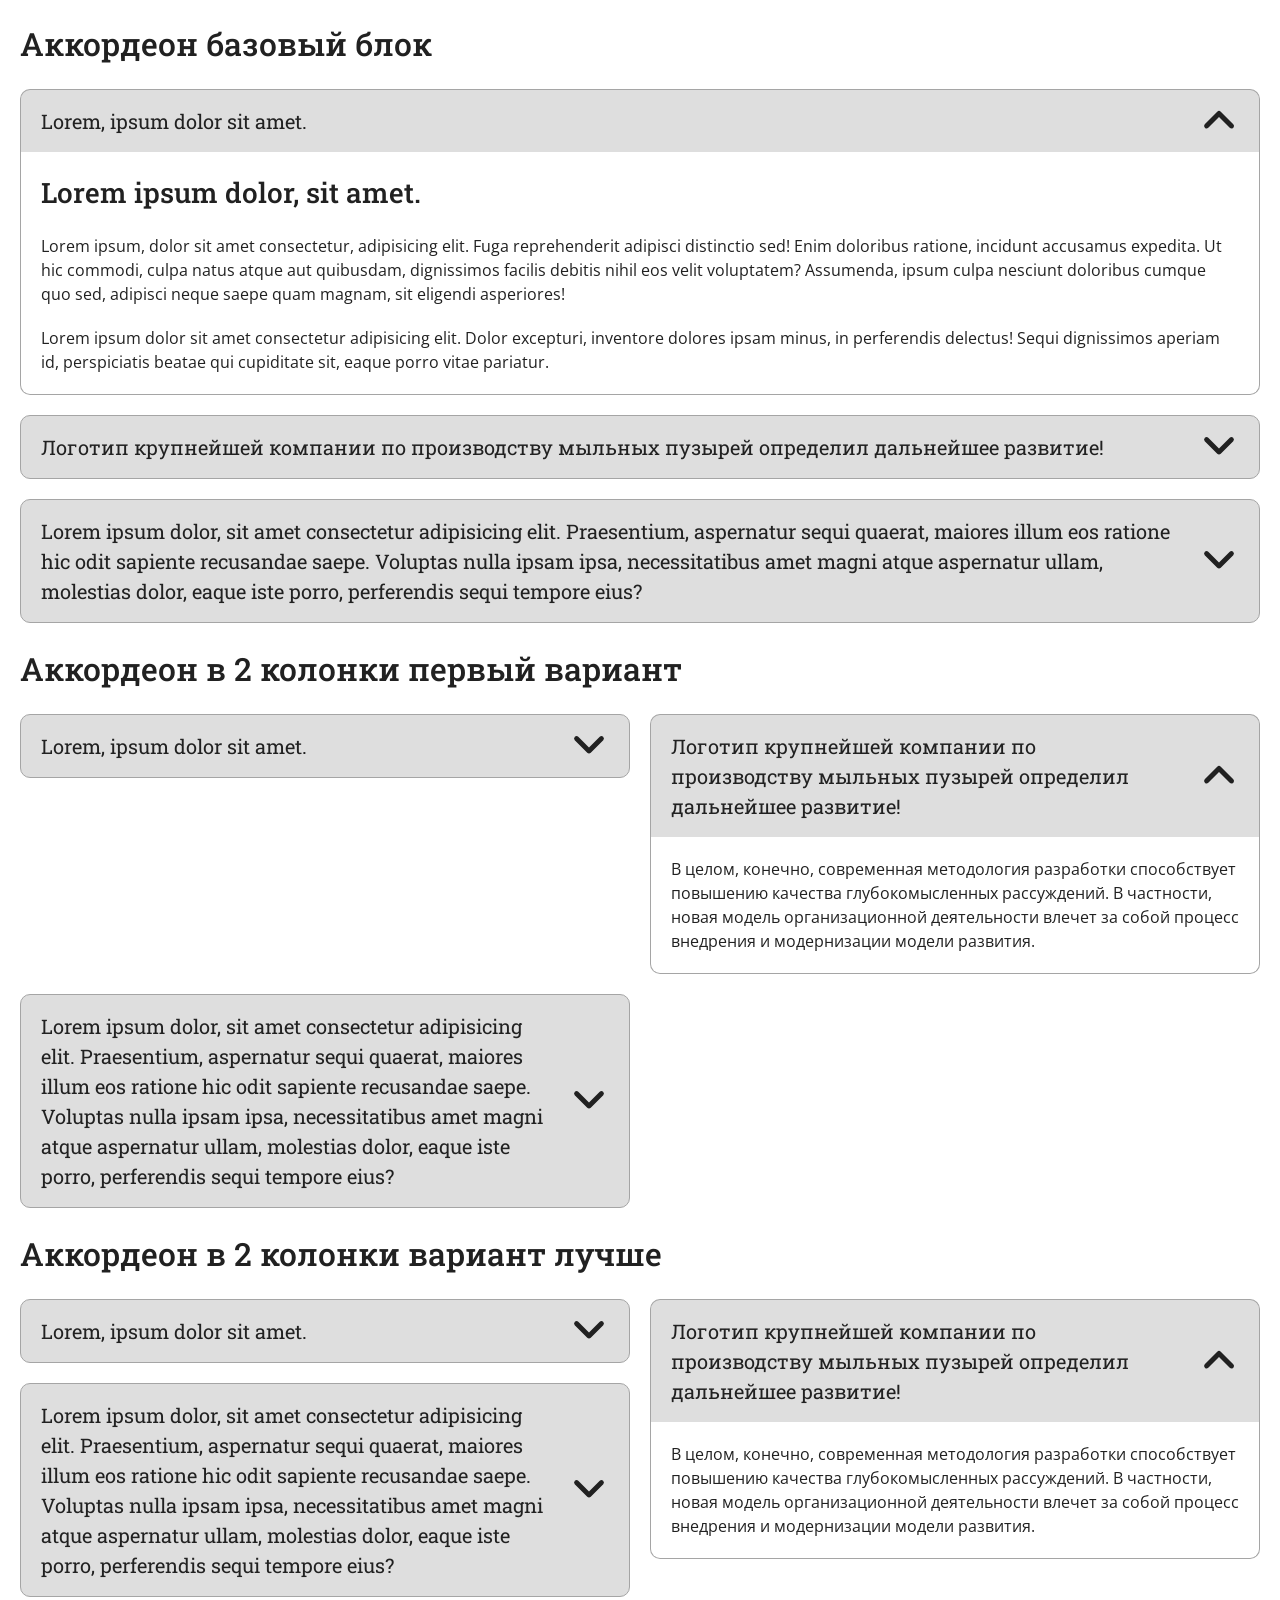
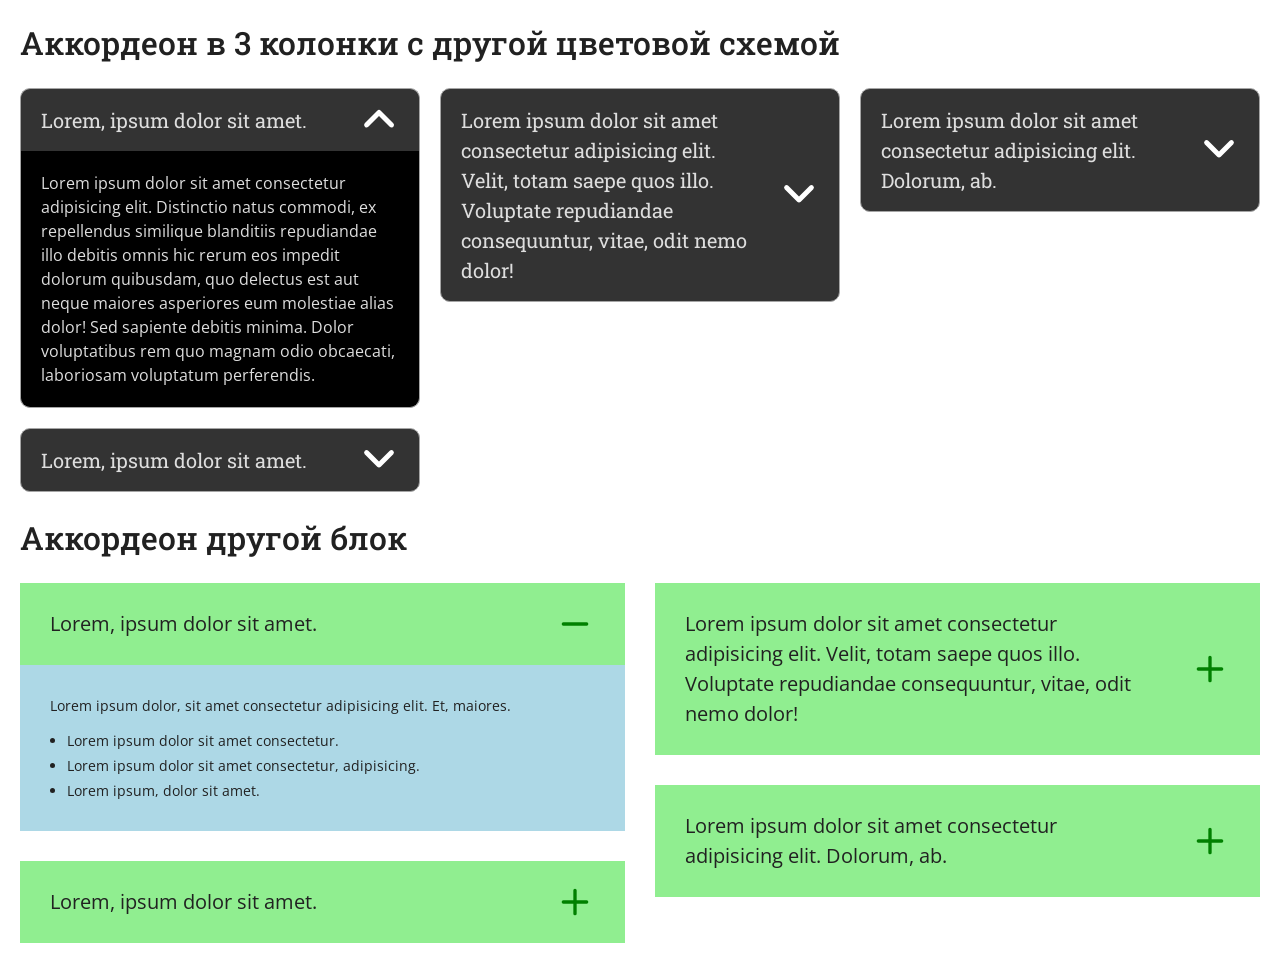
==== accordion/index.html @ cf07eee0 "Add files via upload" ====
<!DOCTYPE html>
<html lang="en">
<head>
  <title>Accordion</title>
  <meta charset="UTF-8">
  <meta name="viewport" content="width=device-width, initial-scale=1.0">
  <link rel="stylesheet" href="css/normalize.css">
  <link rel="stylesheet" href="css/fonts.css">
  <link rel="stylesheet" href="css/base.css">
  <link rel="stylesheet" href="css/main.css">
  <link rel="stylesheet" href="css/groups.css">
</head>
<body class="p-1ob cq-1--acc">
  <div class="h1">Аккордеон базовый блок</div>
  <div class="acc-1">
    <details class="acc-1__item" open>
      <summary class="acc-1__head">Lorem, ipsum dolor sit amet.</summary>
      <div class="acc-1__body">
        <h2>Lorem ipsum dolor, sit amet.</h2>
        <p>Lorem ipsum, dolor sit amet consectetur, adipisicing elit. Fuga reprehenderit adipisci distinctio sed! Enim doloribus ratione, incidunt accusamus expedita. Ut hic commodi, culpa natus atque aut quibusdam, dignissimos facilis debitis nihil eos velit voluptatem? Assumenda, ipsum culpa nesciunt doloribus cumque quo sed, adipisci neque saepe quam magnam, sit eligendi asperiores!</p>
        <p>Lorem ipsum dolor sit amet consectetur adipisicing elit. Dolor excepturi, inventore dolores ipsam minus, in perferendis delectus! Sequi dignissimos aperiam id, perspiciatis beatae qui cupiditate sit, eaque porro vitae pariatur.</p>
      </div>
    </details>
    <details class="acc-1__item">
      <summary class="acc-1__head">Логотип крупнейшей компании по производству мыльных пузырей определил дальнейшее развитие!</summary>
      <div class="acc-1__body">В целом, конечно, современная методология разработки способствует повышению качества глубокомысленных рассуждений. В частности, новая модель организационной деятельности влечет за собой процесс внедрения и модернизации модели развития.</div>
    </details>
    <details class="acc-1__item">
      <summary class="acc-1__head">Lorem ipsum dolor, sit amet consectetur adipisicing elit. Praesentium, aspernatur sequi quaerat, maiores illum eos ratione hic odit sapiente recusandae saepe. Voluptas nulla ipsam ipsa, necessitatibus amet magni atque aspernatur ullam, molestias dolor, eaque iste porro, perferendis sequi tempore eius?</summary>
      <div class="acc-1__body">
        <p>Lorem ipsum dolor, sit amet consectetur adipisicing elit. Et, maiores.</p>
        <ul>
          <li>Lorem ipsum dolor sit amet consectetur.</li>
          <li>Lorem ipsum dolor sit amet consectetur, adipisicing.</li>
          <li>Lorem ipsum, dolor sit amet.</li>
        </ul>
        <p>Lorem ipsum dolor sit amet consectetur adipisicing elit. Quidem, fuga!</p>
        <ol>
          <li>Lorem ipsum dolor, sit amet.</li>
          <li>Lorem, ipsum dolor sit amet consectetur.</li>
          <li>Lorem ipsum dolor sit, amet consectetur adipisicing.</li>
        </ol>
      </div>
    </details>
  </div>
  <div class="h1">Аккордеон в 2 колонки первый вариант</div>
  <div class="acc-1 acc-1_col-2">
    <details class="acc-1__item">
      <summary class="acc-1__head">Lorem, ipsum dolor sit amet.</summary>
      <div class="acc-1__body">
        <h2>Lorem ipsum dolor, sit amet.</h2>
        <p>Lorem ipsum, dolor sit amet consectetur, adipisicing elit. Fuga reprehenderit adipisci distinctio sed! Enim doloribus ratione, incidunt accusamus expedita. Ut hic commodi, culpa natus atque aut quibusdam, dignissimos facilis debitis nihil eos velit voluptatem? Assumenda, ipsum culpa nesciunt doloribus cumque quo sed, adipisci neque saepe quam magnam, sit eligendi asperiores!</p>
        <p>Lorem ipsum dolor sit amet consectetur adipisicing elit. Dolor excepturi, inventore dolores ipsam minus, in perferendis delectus! Sequi dignissimos aperiam id, perspiciatis beatae qui cupiditate sit, eaque porro vitae pariatur.</p>
      </div>
    </details>
    <details class="acc-1__item" open>
      <summary class="acc-1__head">Логотип крупнейшей компании по производству мыльных пузырей определил дальнейшее развитие!</summary>
      <div class="acc-1__body">В целом, конечно, современная методология разработки способствует повышению качества глубокомысленных рассуждений. В частности, новая модель организационной деятельности влечет за собой процесс внедрения и модернизации модели развития.</div>
    </details>
    <details class="acc-1__item">
      <summary class="acc-1__head">Lorem ipsum dolor, sit amet consectetur adipisicing elit. Praesentium, aspernatur sequi quaerat, maiores illum eos ratione hic odit sapiente recusandae saepe. Voluptas nulla ipsam ipsa, necessitatibus amet magni atque aspernatur ullam, molestias dolor, eaque iste porro, perferendis sequi tempore eius?</summary>
      <div class="acc-1__body">
        <p>Lorem ipsum dolor, sit amet consectetur adipisicing elit. Et, maiores.</p>
        <ul>
          <li>Lorem ipsum dolor sit amet consectetur.</li>
          <li>Lorem ipsum dolor sit amet consectetur, adipisicing.</li>
          <li>Lorem ipsum, dolor sit amet.</li>
        </ul>
        <p>Lorem ipsum dolor sit amet consectetur adipisicing elit. Quidem, fuga!</p>
        <ol>
          <li>Lorem ipsum dolor, sit amet.</li>
          <li>Lorem, ipsum dolor sit amet consectetur.</li>
          <li>Lorem ipsum dolor sit, amet consectetur adipisicing.</li>
        </ol>
      </div>
    </details>
  </div>
  <div class="h1">Аккордеон в 2 колонки вариант лучше</div>
  <div class="acc-1 acc-1_col-2">
    <div class="acc-1__col">
      <details class="acc-1__item">
        <summary class="acc-1__head">Lorem, ipsum dolor sit amet.</summary>
        <div class="acc-1__body">
          <h2>Lorem ipsum dolor, sit amet.</h2>
          <p>Lorem ipsum, dolor sit amet consectetur, adipisicing elit. Fuga reprehenderit adipisci distinctio sed! Enim doloribus ratione, incidunt accusamus expedita. Ut hic commodi, culpa natus atque aut quibusdam, dignissimos facilis debitis nihil eos velit voluptatem? Assumenda, ipsum culpa nesciunt doloribus cumque quo sed, adipisci neque saepe quam magnam, sit eligendi asperiores!</p>
          <p>Lorem ipsum dolor sit amet consectetur adipisicing elit. Dolor excepturi, inventore dolores ipsam minus, in perferendis delectus! Sequi dignissimos aperiam id, perspiciatis beatae qui cupiditate sit, eaque porro vitae pariatur.</p>
        </div>
      </details>
      <details class="acc-1__item">
        <summary class="acc-1__head">Lorem ipsum dolor, sit amet consectetur adipisicing elit. Praesentium, aspernatur sequi quaerat, maiores illum eos ratione hic odit sapiente recusandae saepe. Voluptas nulla ipsam ipsa, necessitatibus amet magni atque aspernatur ullam, molestias dolor, eaque iste porro, perferendis sequi tempore eius?</summary>
        <div class="acc-1__body">
          <p>Lorem ipsum dolor, sit amet consectetur adipisicing elit. Et, maiores.</p>
          <ul>
            <li>Lorem ipsum dolor sit amet consectetur.</li>
            <li>Lorem ipsum dolor sit amet consectetur, adipisicing.</li>
            <li>Lorem ipsum, dolor sit amet.</li>
          </ul>
          <p>Lorem ipsum dolor sit amet consectetur adipisicing elit. Quidem, fuga!</p>
          <ol>
            <li>Lorem ipsum dolor, sit amet.</li>
            <li>Lorem, ipsum dolor sit amet consectetur.</li>
            <li>Lorem ipsum dolor sit, amet consectetur adipisicing.</li>
          </ol>
        </div>
      </details>
    </div>
    <div class="acc-1__col">
      <details class="acc-1__item" open>
        <summary class="acc-1__head">Логотип крупнейшей компании по производству мыльных пузырей определил дальнейшее развитие!</summary>
        <div class="acc-1__body">В целом, конечно, современная методология разработки способствует повышению качества глубокомысленных рассуждений. В частности, новая модель организационной деятельности влечет за собой процесс внедрения и модернизации модели развития.</div>
      </details>
    </div>
  </div>
  <div class="h1">Аккордеон в 3 колонки с другой цветовой схемой</div>
  <div class="acc-1 acc-1_col-3 acc-1_dark">
    <div class="acc-1__col">
      <details class="acc-1__item" open>
        <summary class="acc-1__head">Lorem, ipsum dolor sit amet.</summary>
        <div class="acc-1__body">Lorem ipsum dolor sit amet consectetur adipisicing elit. Distinctio natus commodi, ex repellendus similique blanditiis repudiandae illo debitis omnis hic rerum eos impedit dolorum quibusdam, quo delectus est aut neque maiores asperiores eum molestiae alias dolor! Sed sapiente debitis minima. Dolor voluptatibus rem quo magnam odio obcaecati, laboriosam voluptatum perferendis.</div>
      </details>
      <details class="acc-1__item">
        <summary class="acc-1__head">Lorem, ipsum dolor sit amet.</summary>
        <div class="acc-1__body">Lorem ipsum dolor sit amet consectetur adipisicing elit. Distinctio natus commodi, ex repellendus similique blanditiis repudiandae illo debitis omnis hic rerum eos impedit dolorum quibusdam, quo delectus est aut neque maiores asperiores eum molestiae alias dolor! Sed sapiente debitis minima. Dolor voluptatibus rem quo magnam odio obcaecati, laboriosam voluptatum perferendis.</div>
      </details>
    </div>
    <div class="acc-1__col">
      <details class="acc-1__item">
        <summary class="acc-1__head">Lorem ipsum dolor sit amet consectetur adipisicing elit. Velit, totam saepe quos illo. Voluptate repudiandae consequuntur, vitae, odit nemo dolor!</summary>
        <div class="acc-1__body">Lorem ipsum dolor sit amet consectetur adipisicing elit. Quidem minima corrupti at facere eaque quo, error cumque ad voluptatem ducimus modi consequuntur! Eos, modi nihil tenetur et dignissimos, ullam doloribus.</div>
      </details>
    </div>
    <div class="acc-1__col">
      <details class="acc-1__item">
        <summary class="acc-1__head">Lorem ipsum dolor sit amet consectetur adipisicing elit. Dolorum, ab.</summary>
        <div class="acc-1__body  bg-color-green">Lorem, ipsum dolor sit amet consectetur adipisicing elit. Vero ullam nemo consectetur deserunt, temporibus ducimus reiciendis odit quasi exercitationem et. Iusto doloribus optio quis aspernatur. Reiciendis atque voluptatum, incidunt in ipsam, totam perferendis, a illo dolore quo alias harum quis.</div>
      </details>
    </div>
  </div>
  <div class="h1">Аккордеон другой блок</div>
  <div class="acc-2 acc-2_col-2">
    <div class="acc-2__col">
      <details class="acc-2__item" open>
        <summary class="acc-2__head">Lorem, ipsum dolor sit amet.</summary>
        <div class="acc-2__body">
          <p>Lorem ipsum dolor, sit amet consectetur adipisicing elit. Et, maiores.</p>
          <ul>
            <li>Lorem ipsum dolor sit amet consectetur.</li>
            <li>Lorem ipsum dolor sit amet consectetur, adipisicing.</li>
            <li>Lorem ipsum, dolor sit amet.</li>
          </ul>
        </div>
      </details>
      <details class="acc-2__item">
        <summary class="acc-2__head">Lorem, ipsum dolor sit amet.</summary>
        <div class="acc-2__body">Lorem ipsum dolor sit amet consectetur adipisicing elit. Distinctio natus commodi, ex repellendus similique blanditiis repudiandae illo debitis omnis hic rerum eos impedit dolorum quibusdam, quo delectus est aut neque maiores asperiores eum molestiae alias dolor! Sed sapiente debitis minima. Dolor voluptatibus rem quo magnam odio obcaecati, laboriosam voluptatum perferendis.</div>
      </details>
    </div>
    <div class="acc-2__col">
      <details class="acc-2__item">
        <summary class="acc-2__head">Lorem ipsum dolor sit amet consectetur adipisicing elit. Velit, totam saepe quos illo. Voluptate repudiandae consequuntur, vitae, odit nemo dolor!</summary>
        <div class="acc-2__body">
          <h2>Lorem ipsum dolor, sit amet.</h2>
          <p>Lorem ipsum, dolor sit amet consectetur, adipisicing elit. Fuga reprehenderit adipisci distinctio sed! Enim doloribus ratione, incidunt accusamus expedita. Ut hic commodi, culpa natus atque aut quibusdam, dignissimos facilis debitis nihil eos velit voluptatem? Assumenda, ipsum culpa nesciunt doloribus cumque quo sed, adipisci neque saepe quam magnam, sit eligendi asperiores!</p>
        </div>
      </details>
      <details class="acc-2__item">
        <summary class="acc-2__head">Lorem ipsum dolor sit amet consectetur adipisicing elit. Dolorum, ab.</summary>
        <div class="acc-2__body">Lorem, ipsum dolor sit amet consectetur adipisicing elit. Vero ullam nemo consectetur deserunt, temporibus ducimus reiciendis odit quasi exercitationem et. Iusto doloribus optio quis aspernatur. Reiciendis atque voluptatum, incidunt in ipsam, totam perferendis, a illo dolore quo alias harum quis.</div>
      </details>
    </div>
  </div>
</body>
</html>
---- accordion/css/fonts.css ----
/* fonts.css BEGIN */

/**
 * Open Sans, sans-serif
 */

/* cyrillic */
@font-face {
  font-display: swap;
  font-family: 'Open Sans';
  font-stretch: 100%;
  font-style: normal;
  font-weight: 300 800;
  src: url('../fonts/open_sans/cyrillic.woff2') format('woff2');
  unicode-range: U+0301, U+0400-045F, U+0490-0491, U+04B0-04B1, U+2116;
}

/* latin */
@font-face {
  font-display: swap;
  font-family: 'Open Sans';
  font-stretch: 100%;
  font-style: normal;
  font-weight: 300 800;
  src: url('../fonts/open_sans/latin.woff2') format('woff2');
  unicode-range: 
    U+0000-00FF, U+0131, U+0152-0153, U+02BB-02BC, U+02C6, U+02DA, U+02DC, U+0304, U+0308, 
    U+0329, U+2000-206F, U+20AC, U+2122, U+2191, U+2193, U+2212, U+2215, U+FEFF, U+FFFD;
}

/**
 * Roboto Slab, serif
 */

/* cyrillic */
@font-face {
  font-display: swap;
  font-family: 'Roboto Slab';
  font-style: normal;
  font-weight: 100 900;
  src: url('../fonts/roboto_slab/cyrillic.woff2') format('woff2');
  unicode-range: U+0301, U+0400-045F, U+0490-0491, U+04B0-04B1, U+2116;
}

/* latin */
@font-face {
  font-display: swap;
  font-family: 'Roboto Slab';
  font-style: normal;
  font-weight: 100 900;
  src: url('../fonts/roboto_slab/latin.woff2') format('woff2');
  unicode-range: 
    U+0000-00FF, U+0131, U+0152-0153, U+02BB-02BC, U+02C6, U+02DA, U+02DC, U+0304, U+0308, 
    U+0329, U+2000-206F, U+20AC, U+2122, U+2191, U+2193, U+2212, U+2215, U+FEFF, U+FFFD;
}

/* fonts.css END */
---- accordion/css/base.css ----
/* base.css BEGIN */

/*
  Media Queries breakpoints:
  xs: 576px
  sm: 768px
  md: 992px
  lg: 1200px
  xl: 1600px

  1. breakpoints контейнерных запросов могут быть как произвольными, так и вручную связанными с медиа запросами 
    под каждый отдельный проект. Например, медиа запрос 'sm' 768px. На <body> стоит забивка по бокам в 20px.
    Внутри <body> контейнер с нужным блоком. Тогда контейнерный запрос 'sm' логично взять 768px - 40px = 728px.
    Единицы измерения как 'vw', 'em' и другие переводятся в 'px' на нужном viewport.
  2. Базовый размер шрифта задаётся в 'px', высота строки как коэффициент размера шрифта без единиц измерения.
    Выбрал 16px потому что при делении на это число всегда получается конечная десятичная дробь.
  3. Цвета задаю номерами '1' и '2' вместо 'dark' и 'light', чтобы можно было переопределить переменные 
    на противоположные цвета, чтобы не нарушилась семантика.
  4. Базовые смещения, например для элементов форм, удобно задавать в em. Сам размер шрифта не следует задавать в em.
*/

:root {
  /* Colors */
  --color-main-1: #212121;
  --color-main-2: #dedede;

  /* Fonts */
  --font-main-sans-serif: 'Open Sans', 
    system-ui, -apple-system, blinkmacsystemfont, 
    'Segoe UI', roboto, helvetica, arial, sans-serif;
  --font-main-serif: 'Roboto Slab', 
    georgia, 'Times New Roman', 
    'Liberation Serif', times, serif;
  --base-fs: 16px;
  --base-fs-number: 16; /* Дублирует число размера шрифта без 'px' */
  --base-lh: 1.5;

  /* Offsets */
  --offset-base: 20px;
  --offset-section: clamp(60px, 90 * 100vw / 768, 120px);
  --offset-form: 2em;

  /* Width */
  --width-base: 1160px;

  /* Time */
  --tr-dur-base: 0.3s;

  /* z-index */
  --z-index-default: 1;
}

/*
  Цвет и шрифт наследуются, задаём на <body>, для других блоков задаём такие свойства, если они отличаются.
  Задавать сетку на <body> в большом проекте не рекомендуется, вдруг динамически в конец <body>
  будут добавляться элементы с помощью JavaScript
*/
body {
  color: var(--color-main-1);
  font: var(--base-fs) / var(--base-lh) var(--font-main-sans-serif);
}

/*
  Убираем ненужные отступы сверху и снизу у первого и последнего дочернего элемента соответственно. 
  Добавляем теги по необходимости. Классы .h1, .h2, .h3, .h4 имитируют соответствующие теги заголовков.
*/
:where(
  .h1, .h2, .h3, .h4,
  h1, h2, h3, h4, p,
  ul, ol, li, figure
):first-child {
  margin-top: 0;
}

:where(
  .h1, .h2, .h3, .h4,
  h1, h2, h3, h4, p,
  ul, ol, li, figure
):last-child {
  margin-bottom: 0;
}

/*
  Все списки по-умолчанию без маркеров и отступов. Маркеры и отступы обычно требуются разные в разных блоках,
  задаём их на каждый блок через CSS вложенность в конце правила блока.
*/
:where(ul, ol, li) {
  list-style: none;
  margin: 0;
  padding: 0;
}

/*
  Пусть цвет берётся от ближайшего родителя, подчёркивание задаём на блоках там где оно нужно. 
*/
:where(a) {
  color: inherit;
  text-decoration: none;
}

/*
  Нельзя всё обернуть в :where(), потому что на <body> со специфичность 001 уже задан основной шрифт.
  Нельзя всё обернуть в :is(), потому что специфичность заголовка блока, например :where(.block-n) h1,
  равна 001, а :is() сделает специфичность класса 010, поэтому разделяем правило на 2 группы через запятую.
*/
:is(h1, h2, h3, h4),
:is(.h1, .h2, .h3, .h4) {
  font-family: var(--font-main-serif);
  font-weight: 500;
}

/* 
  Размеры заголовков по-умолчанию привязываем к базовому размеру шрифта. 
  На каждый сайт могут быть разные коэффициенты, я сделал по-умолчанию.
  Первый аргумент функции clamp() отвечает за размер на мобильных экранах (макет 360px).
  Второй изменяемый аргумент отвечает за размер на планшетных экранах (макет 768px).
  По-умолчанию он подобран таким образом, чтобы быть средним арифметическим двух соседних на 768px.
  Третий аргумент функции clamp() отвечает за размер на десктопных экранах (макет 1920px).
  Число 768 и коэффициенты можно выделить в отдельные переменные, но в целом тут это необязательно,
  т.к. легко заменить в одном месте здесь.
*/

/* 
  h1 меняется от 24px до 32px при базовом размере шрифта в 16px. Как вычисляется динамический аргумент:
  Число 175 это среднее арифметическое коэффициентов 1.5 и 2 умноженное на 100. Добавляем единицы измерения 'vw'.
  Число 768 это ширина экрана на которую нам нужно задать промежуточный размер шрифта.
  Размер шрифта делится на 1px чтобы 'сократить' единицы измерения и получить число, чтобы итог был в 'vw'.
*/
h1, .h1 {
  font-size: clamp(
    1.5 * var(--base-fs), 
    175vw * var(--base-fs-number) / 768, 
    2 * var(--base-fs)
  );
}

/* h2 меняется от 20px до 28px при базовом размере шрифта в 16px */
h2, .h2 {
  font-size: clamp(
    1.25 * var(--base-fs), 
    150vw * var(--base-fs-number) / 768, 
    1.75 * var(--base-fs)
  );
}

/* h3 меняется от 18px до 24px при базовом размере шрифта в 16px */
h3, .h3 {
  font-size: clamp(
    1.125 * var(--base-fs), 
    131.25vw * var(--base-fs-number) / 768, 
    1.5 * var(--base-fs)
  );
}

/* h4 меняется от 16px до 20px при базовом размере шрифта в 16px */
h4, .h4 {
  font-size: clamp(
    1 * var(--base-fs), 
    112.5vw * var(--base-fs-number) / 768, 
    1.25 * var(--base-fs)
  );
}

/* Для классов заголовков дублирую браузерные отступы по-умолчанию со специфичностью 0 */
:where(.h1) {
  margin: 0.67em 0;
}

:where(.h2) {
  margin: 0.83em 0;
}

:where(.h3) {
  margin: 1em 0;
}

:where(.h4) {
  margin: 1.33em 0;
}

/* Убираем маркер у тега аккордеона */
summary::-webkit-details-marker {
  display: none;
}

summary::marker {
  content: none;
}

summary {
  cursor: pointer;
}

/* Базовая адаптация изображений и видео */
img {
  height: auto;
  max-width: 100%;
}

video {
  display: block;
  height: auto;
  max-width: 100%;
}

/* Небольшие изменения для нативного модального окна */
dialog {
  background: none;
  border: none;
  box-sizing: border-box;
  max-width: calc(100% - 2 * var(--offset-base));
  padding: 0;
  position: relative;
  scrollbar-width: thin;
}

:where(dialog):focus-visible {
  outline: 1px solid;
}

/* Стилизация элементов форм по-умолчанию под конкретный сайт */
:where(:focus-visible) {
  outline: 1px solid;
}

:where(
  input[type="text"],
  input[type="number"],
  input[type="tel"],
  input[type="email"],
  input[type="search"],
  input[type="url"],
  input[type="date"]
) {
  border: 1px solid var(--color-main-1);
  box-sizing: border-box;
  caret-color: var(--color-main-1);
  height: var(--offset-form);
  max-width: 100%;
  padding: 0 calc(var(--offset-form) / 3.2);
}

:where(textarea) {
  box-sizing: border-box;
  caret-color: var(--color-main-1);
  max-width: 100%;
  min-height: 100px;
  min-width: 100%;
  padding: calc(var(--offset-form) / 3.2);
}

:where(
  button,
  [type="submit"],
  [type="reset"],
  [type="button"]
) {
  background-color: var(--color-main-2);
  border: 1px solid var(--color-main-1);
  cursor: pointer;

  /* Переопределение значение в файле normalize.css */
  line-height: var(--base-lh);
  min-height: var(--offset-form);
  padding: calc(var(--offset-form) / 10) calc(var(--offset-form) / 2);
}

/* 
  Стилизация по-умолчанию чекбоксов и радиокнопок.
  Чекбокс (или радиокнопка) связывается с меткой с помощью атрибутов 'id' и 'for' 
  и располагается прямо перед меткой:

  <input id="radio-1" type="radio" name="radio-1" value="value-radio-1" checked>
  <label for="radio-1">Текст метки радиокнопки</label>

  <input id="checkbox-1" type="checkbox" name="checkbox-section1[]" value="value-checkbox-1">
  <label for="checkbox-1">Текст метки чекбокса</label>

  Можно поменять реализацию по-умолчанию, например, чтобы чекбокс был сразу после метки.
*/
:where(input[type="radio"]:has(+label), input[type="checkbox"]:has(+label)) {
  display: none;
}

:where(input[type="radio"], input[type="checkbox"]) + label {
  display: inline-block;
  padding-left: calc(0.625 * var(--offset-form));
  position: relative;
}

:where(input[type="radio"], input[type="checkbox"]) + :where(label)::before {
  background-color: var(--color-main-2);
  background-position: center;
  background-size: contain;
  content: '';
  display: inline-block;
  height: calc(var(--offset-form) / 2);
  left: 0;
  position: absolute;

  /* Делаем смещение на одном уровне при любом размере шрифта и высоты строки */
  top: calc(var(--base-fs) * var(--base-lh) / 2 - var(--offset-form) / 4);
  width: calc(var(--offset-form) / 2);
}

:where(input[type="radio"] + label)::before {
  border-radius: 50%;
}

/* Цвет иконки при необходимости меняется в .svg файле */
:where(input[type="radio"]:checked + label)::before {
  background-image: url('icons/radio_dark.svg');
}


:where(input[type="checkbox"]:checked + label)::before {
  background-image: url('icons/check_dark.svg');
}

/* Стилизация файлового поля в связке с JavaScript, при необходимости CSS добавляем сюда */

/* base.css END */
---- accordion/css/main.css ----
/* main.css BEGIN */

/**
 * .acc-1 BEGIN
 */

/* 
  На самодостаточном блоке хорошо использовать свои переменную, а не переопределять базовую.
  Имитация переопределения это задать свою переменную значением базовой.
*/
.acc-1 {
  --offset-1-acc-1: var(--offset-base);

  /* Для смены шрифта на произвольный достаточно поменять значение переменной */
  --base-fs-acc-1: var(--base-fs);
  --base-lh-acc-1: var(--base-lh);

  display: flex;
  flex-flow: column nowrap;
  font-size: var(--base-fs-acc-1);
  gap: var(--offset-1-acc-1);
}

/* Контейнерный запрос 1 с именем "acc". На один элемент один контейнер */
.cq-1--acc {
  container: acc / inline-size;
}

/* 
  Лучше использовать контейнерный запрос, чем медиа запрос. 
  Что если на сайте есть боковая колонка?
  Что если блок FAQ располагается сразу в узкой области и широкой?
  breakpoint-sm минус забивка контейнера по бокам: 992px - 2 * 20px
  Можно выбрать и просто 992px. Важно иметь привязку к точкам медиа запросов.
*/
.acc-1_col-2 {
  display: grid;
  gap: var(--offset-1-acc-1, 0);

  @container acc (inline-size >= 952px) {
    grid-template-columns: 1fr 1fr;
  }
}

.acc-1_col-3 {
  display: grid;
  gap: var(--offset-1-acc-1, 0);

  @container acc (inline-size >= 952px) {
    grid-template-columns: 1fr 1fr;
  }

  @container acc (inline-size >= 1160px) {
    grid-template-columns: repeat(3, 1fr);
  }
}

.acc-1_dark {
  color: #DEDEDE;
}

.acc-1__col {
  display: flex;
  flex-flow: column nowrap;
  gap: var(--offset-1-acc-1);
}

.acc-1__head {
  background: #DEDEDE url('../img/acc-1-close_black.svg') no-repeat 
    right var(--offset-1-acc-1) center / auto calc(2 * var(--offset-1-acc-1));
  border: 1px solid #A5A5A5;
  border-radius: calc(var(--offset-1-acc-1) / 2);
  font: calc(var(--base-fs-acc-1) * 1.25) / var(--base-lh-acc-1) var(--font-main-serif);
  padding: calc(var(--offset-1-acc-1) - 4px) var(--offset-1-acc-1);
  padding-right: calc(4 * var(--offset-1-acc-1));
}

:where([open]) .acc-1__head {
  background-image: url('../img/acc-1-open_black.svg');
  border-bottom: none;
  border-radius: calc(var(--offset-1-acc-1) / 2) calc(var(--offset-1-acc-1) / 2) 0 0;
}

/* 
  Общий класс модификатора для всего блока, сохраняющий специфичность класса, а не на каждом элементе как в BEM. 
  Пишем сразу после основного класса элемента, чтобы охватить взглядом модификации. 
  Такой подход позволяет не засорять HTML классами модификаторов.
*/
:where(.acc-1_dark) .acc-1__head {
  background-color: #333;
  background-image: url('../img/acc-1-close_white.svg');
}

:where(.acc-1_dark [open]) .acc-1__head {
  background-image: url('../img/acc-1-open_white.svg');
}

.acc-1__body {
  background-color: white;
  border: 1px solid #A5A5A5;
  border-radius: 0 0 calc(var(--offset-1-acc-1) / 2) calc(var(--offset-1-acc-1) / 2);
  border-top: none;
  padding: var(--offset-1-acc-1);

  :where(&) :is(h1, h2, p, ul, ol) {
    margin-block: var(--offset-1-acc-1);
  }

  :where(&) :is(ul, ol) {
    padding-left: 1.2em;
  }

  :where(& ul) li {
    list-style: disc;
  }

  :where(& ol) li {
    list-style: decimal;
  }

  /* Если нужно изменить размер шрифта на заголовке */

  /* :where(&) h2 {
    font-size: 24px;
  } */
}

:where(.acc-1_dark) .acc-1__body {
  background-color: black;
}

/**
 * .acc-1 END
 */

/**
 * .acc-2 BEGIN
 */

/* 2250 есть среднее арифметическое 15 и 30 умноженное на 100 */
.acc-2 {
  --offset-1-acc-2: clamp(
    15px, 
    calc(2250vw / 768), 
    30px
  );

  display: flex;
  flex-flow: column nowrap;
  gap: var(--offset-1-acc-2);
}

.acc-2_col-2 {
  display: grid;
  gap: var(--offset-1-acc-2, 0);

  @container acc (inline-size >= 952px) {
    grid-template-columns: 1fr 1fr;
  }
}

.acc-2__col {
  display: flex;
  flex-flow: column nowrap;
  gap: var(--offset-1-acc-2);
}

.acc-2__head {
  background: lightgreen url('../img/acc-2-close_green.svg') no-repeat 
    right var(--offset-1-acc-2) center / auto 2em;
  font: calc(var(--base-fs) * 1.25) / var(--base-lh) var(--font-main-sans-serif);
  padding: calc(var(--offset-1-acc-2) - 0.2em) var(--offset-1-acc-2);
  padding-right: calc(4 * var(--offset-1-acc-2));
}

:where([open]) .acc-2__head {
  background-image: url('../img/acc-2-open_green.svg');
}

.acc-2__body {
  background-color: lightblue;

  /* Коэффициент умножения меньше единицы, размер шрифта не должен быть меньше 12px */
  font-size: max(12px, 0.875 * var(--base-fs));
  padding: var(--offset-1-acc-2);

  :where(&) :is(h1, h2, p, ul, ol) {
    margin-block: 1em;
  }

  :where(&) li {
    margin-block: 0.3em;
  }

  :where(&) :is(ul, ol) {
    padding-left: 1.2em;
  }

  :where(& ul) li {
    list-style: disc;
  }

  :where(& ol) li {
    list-style: decimal;
  }

  :where(&) h2 {
    font-size: calc(1.125 * var(--base-fs));
  }
}

/**
 * .acc-2 END
 */

/* main.css END */
---- accordion/css/groups.css ----
/* groups.css BEGIN */

/**
 * .layout-250 BEGIN
 */

/*
  Блок общего назначения, чтобы делить любые дочерние элементы на колонки.
  Общая формула для inline-size контейнернего запроса:
  N * MinWidth + (N - 1) * OffsetBase
  N -- это количество колонок
  MinWidth -- минимальная ширина одной колонки, которая в суффиксе названия блока.
  OffsetBase -- отступ между колонками

  Для других точек контейнерных запросов создаётся другой блок, 
  например '.layout-500' для минимальной ширины 500px.
*/

.layout-250 {
  --offset-layout-250: var(--offset-base);

  container: layout-250 / inline-size;
  display: flex;
  flex-flow: column nowrap;
}

.layout-250__cols-2 {
  display: grid;
  gap: var(--offset-layout-250, var(--offset-base));

  @container layout-250 (inline-size >= 520px) {
    grid-template-columns: 1fr 1fr; 
  }
}

.layout-250__cols-3 {
  display: grid;
  gap: var(--offset-layout-250, var(--offset-base));

  @container layout-250 (inline-size >= 520px) {
    grid-template-columns: 1fr 1fr; 
  }

  @container layout-250 (inline-size >= 790px) {
    grid-template-columns: repeat(3, 1fr); 
  }
}

.layout-250__cols-4 {
  display: grid;
  gap: var(--offset-layout-250, var(--offset-base));

  @container layout-250 (inline-size >= 520px) {
    grid-template-columns: 1fr 1fr; 
  }

  @container layout-250 (inline-size >= 790px) {
    grid-template-columns: repeat(3, 1fr); 
  }

  @container layout-250 (inline-size >= 1060px) {
    grid-template-columns: repeat(4, 1fr); 
  }
}

/**
 * .layout-250 END
 */

/**
 * Section Common BEGIN
 */

.bold {
  font-weight: bold;
}

.italic {
  font-style: italic;
}

.text-center {
  text-align: center;
}

.iframe-16-9 {
  aspect-ratio: 16 / 9; /* 1.77777... */
  max-width: 100%;
}

/**
 * Section Common END
 */

/**
 * Section Flex Grid BEGIN
 */

.flex-column {
  display: flex;
  flex-flow: column nowrap;
}

/**
 * Section Flex Grid END
 */

/**
 * Section Flex Grid Alignment BEGIN
 */

.ai-center {
  align-items: center;
}

/**
 * Section Flex Grid Alignment END
 */

/**
 * Section Block Model BEGIN
 */

.p-10px {
  padding: 10px;
}

.p-20px {
  padding: 20px;
}

.pb-0dot5em {
  padding-bottom: 0.5em;
}

.pb-1em {
  padding-bottom: 1em;
}

/* 'ob' выдуманные единицы измерения. 1ob -- 1 единица базового смещения в переменной '--offset-base' на :root */
.p-1ob {
  padding: var(--offset-base);
}

.mt-20px {
  margin-top: 20px;
}

/**
 * Section Block Model END
 */

/**
 * Section Width Height BEGIN
 */

.col-1-to-1 {
  box-sizing: border-box;
  width: 100%;
}

.max-w-800px {
  max-width: 800px;
}

.min-h-1200px {
  min-height: 1200px;
}

/**
 * Section Width Height END
 */

/**
 * Section Colors BEGIN
 */

.color-main-1 {
  color: #212121;
}

.color-main-2 {
  color: #dedede;
}

.bg-color-1 {
  background-color: #212121;
}

.bg-color-2 {
  background-color: #dedede;
}

.green {
  color: green;
}

.bg-green {
  background-color: green;
}

/**
 * Section Colors END
 */

/* groups.css END */
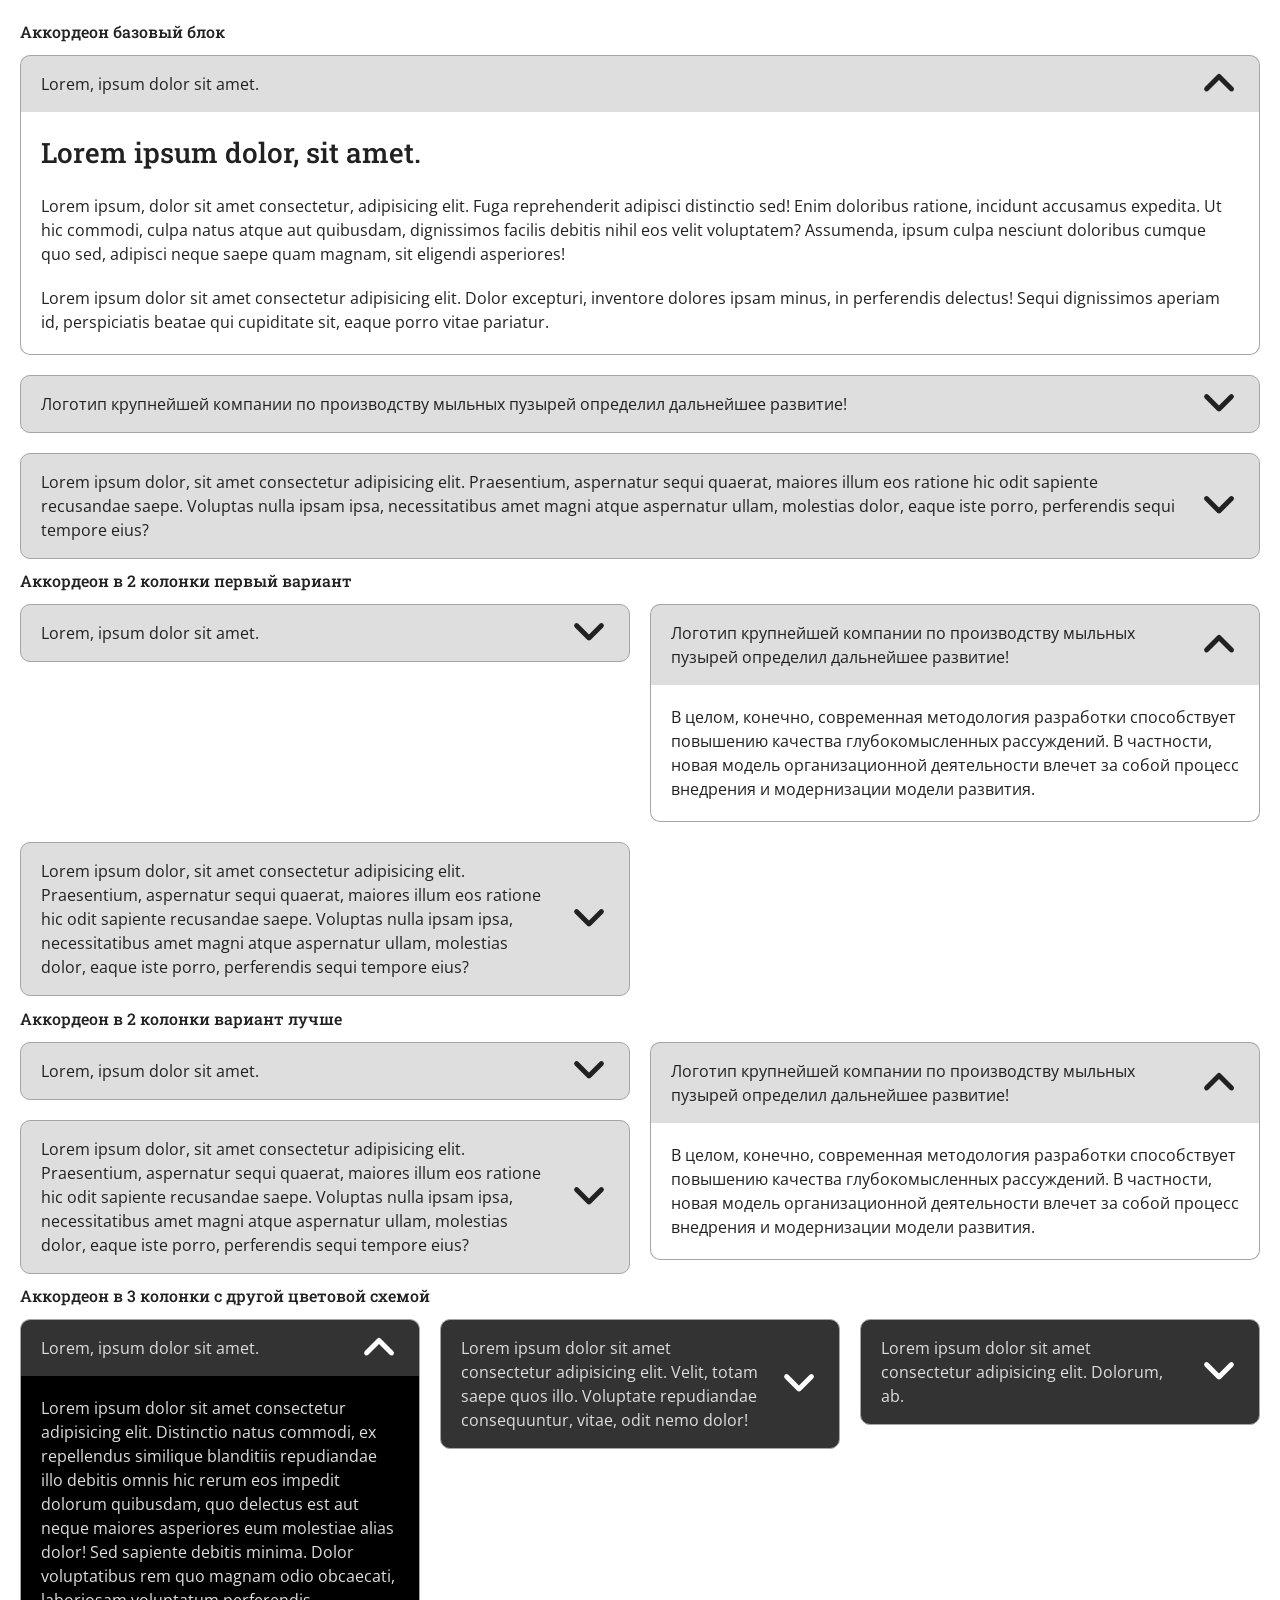
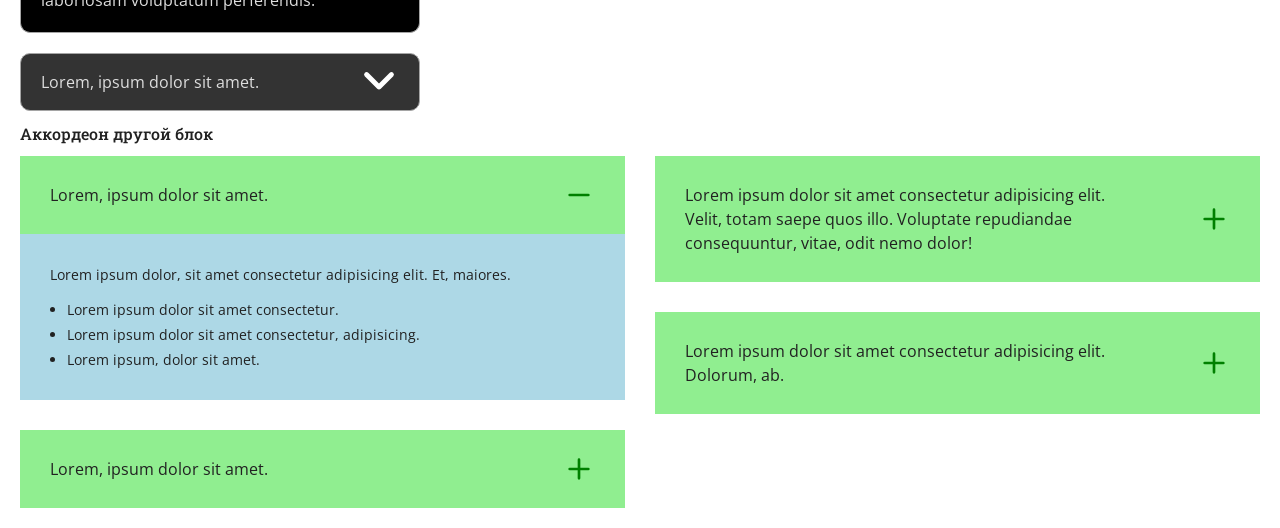
==== commit 9cdbeec4: "Add files via upload" ====
--- a/accordion/index.html
+++ b/accordion/index.html
@@ -10,7 +10,7 @@
   <link rel="stylesheet" href="css/main.css">
   <link rel="stylesheet" href="css/groups.css">
 </head>
-<body class="p-1ob cq-1--acc">
+<body class="p-1ob cq--acc">
   <div class="h1">Аккордеон базовый блок</div>
   <div class="acc-1">
     <details class="acc-1__item" open>
--- a/accordion/css/base.css
+++ b/accordion/css/base.css
@@ -21,14 +21,17 @@
 
 :root {
   /* Colors */
-  --color-main-1: #212121;
-  --color-main-2: #dedede;
+  --color-1: #212121;
+  --color-1-l-10: #3b3b3b;  /* lighten 10% */
+  --color-2: #dedede;
+  --color-2-d-10: #c5c5c5;  /* darken 10% */
+  --color-3: green;
 
   /* Fonts */
-  --font-main-sans-serif: 'Open Sans', 
+  --font-main-ss: 'Open Sans', 
     system-ui, -apple-system, blinkmacsystemfont, 
     'Segoe UI', roboto, helvetica, arial, sans-serif;
-  --font-main-serif: 'Roboto Slab', 
+  --font-main-s: 'Roboto Slab', 
     georgia, 'Times New Roman', 
     'Liberation Serif', times, serif;
   --base-fs: 16px;
@@ -37,6 +40,7 @@
 
   /* Offsets */
   --offset-base: 20px;
+  --offset-base-number: 20; /* Дублирует число размера смещения без 'px' */
   --offset-section: clamp(60px, 90 * 100vw / 768, 120px);
   --offset-form: 2em;
 
@@ -56,8 +60,8 @@
   будут добавляться элементы с помощью JavaScript
 */
 body {
-  color: var(--color-main-1);
-  font: var(--base-fs) / var(--base-lh) var(--font-main-sans-serif);
+  color: var(--color-1);
+  font: var(--base-fs) / var(--base-lh) var(--font-main-ss);
 }
 
 /*
@@ -66,6 +70,7 @@
 */
 :where(
   .h1, .h2, .h3, .h4,
+  .h1-media, .h2-media, .h3-media, .h4-media,
   h1, h2, h3, h4, p,
   ul, ol, li, figure
 ):first-child {
@@ -74,12 +79,17 @@
 
 :where(
   .h1, .h2, .h3, .h4,
+  .h1-media, .h2-media, .h3-media, .h4-media,
   h1, h2, h3, h4, p,
   ul, ol, li, figure
 ):last-child {
   margin-bottom: 0;
 }
 
+:where(figure) {
+  margin: 0;
+}
+
 /*
   Все списки по-умолчанию без маркеров и отступов. Маркеры и отступы обычно требуются разные в разных блоках,
   задаём их на каждый блок через CSS вложенность в конце правила блока.
@@ -104,8 +114,9 @@
   равна 001, а :is() сделает специфичность класса 010, поэтому разделяем правило на 2 группы через запятую.
 */
 :is(h1, h2, h3, h4),
-:is(.h1, .h2, .h3, .h4) {
-  font-family: var(--font-main-serif);
+:is(.h1, .h2, .h3, .h4),
+:is(.h1-media, .h2-media, .h3-media, .h4-media) {
+  font-family: var(--font-main-s);
   font-weight: 500;
 }
 
@@ -126,7 +137,7 @@
   Число 768 это ширина экрана на которую нам нужно задать промежуточный размер шрифта.
   Размер шрифта делится на 1px чтобы 'сократить' единицы измерения и получить число, чтобы итог был в 'vw'.
 */
-h1, .h1 {
+h1, .h1-media {
   font-size: clamp(
     1.5 * var(--base-fs), 
     175vw * var(--base-fs-number) / 768, 
@@ -134,8 +145,67 @@
   );
 }
 
+/* 
+  Вариант ниже для скачкообразной смены размера шрифта.
+  На проект разумно настроить какой-то один вариант.
+*/
+
+/*
+.h1-media {
+  font-size: calc(1.5 * var(--base-fs));
+
+  @media (min-width: 768px) {
+    font-size: calc(1.75 * var(--base-fs));
+  }
+
+  @media (min-width: 1200px) {
+    font-size: calc(2 * var(--base-fs));
+  }
+}
+*/
+
+/* 
+  Имя контейнера h используется в базовом css файле, поэтому если будет 
+  конфликт имён, то в других файлах в запросе использовать то же имя.
+*/
+.cq--h {
+  container: h / inline-size;
+}
+
+/* То же самое что и .h1-media, но промежуточный размер берётся от ширины контейнера */
+.h1 {
+  @container h (inline-size >= 1px) {
+    font-size: clamp(
+      1.5 * var(--base-fs), 
+      175cqi * var(--base-fs-number) / (768 - 2 * var(--offset-base-number)), 
+      2 * var(--base-fs)
+    );
+  }
+}
+
+/* 
+  Вариант ниже для скачкообразной смены размера шрифта в зависимости от ширины контейнера.
+  На проект разумно настроить какой-то один вариант.
+*/
+
+/*
+.h1 {
+  font-size: calc(1.5 * var(--base-fs));
+
+  // (inline-size >= 768 - 2 * var(--offset-base))
+  @container h (inline-size >= 728px) {
+    font-size: calc(1.75 * var(--base-fs));
+  }
+
+  // (inline-size >= 1200 - 2 * var(--offset-base))
+  @container h (inline-size >= 1160px) {
+    font-size: calc(2 * var(--base-fs));
+  }
+}
+*/
+
 /* h2 меняется от 20px до 28px при базовом размере шрифта в 16px */
-h2, .h2 {
+h2, .h2-media {
   font-size: clamp(
     1.25 * var(--base-fs), 
     150vw * var(--base-fs-number) / 768, 
@@ -143,8 +213,18 @@
   );
 }
 
+.h2 {
+  @container h (inline-size >= 0) {
+    font-size: clamp(
+      1.25 * var(--base-fs), 
+      150cqi * var(--base-fs-number) / (768 - 2 * var(--offset-base-number)),
+      1.75 * var(--base-fs)
+    );
+  }
+}
+
 /* h3 меняется от 18px до 24px при базовом размере шрифта в 16px */
-h3, .h3 {
+h3, .h3-media {
   font-size: clamp(
     1.125 * var(--base-fs), 
     131.25vw * var(--base-fs-number) / 768, 
@@ -152,8 +232,18 @@
   );
 }
 
+.h3 {
+  @container h (inline-size >= 0) {
+    font-size: clamp(
+      1.125 * var(--base-fs), 
+      131.25cqi * var(--base-fs-number) / (768 - 2 * var(--offset-base-number)), 
+      1.5 * var(--base-fs)
+    );
+  }
+}
+
 /* h4 меняется от 16px до 20px при базовом размере шрифта в 16px */
-h4, .h4 {
+h4, .h4-media {
   font-size: clamp(
     1 * var(--base-fs), 
     112.5vw * var(--base-fs-number) / 768, 
@@ -161,20 +251,30 @@
   );
 }
 
+.h4 {
+  @container h (inline-size >= 0) {
+    font-size: clamp(
+      1 * var(--base-fs), 
+      112.5cqi * var(--base-fs-number) / (768 - 2 * var(--offset-base-number)), 
+      1.25 * var(--base-fs)
+    );
+  }
+}
+
 /* Для классов заголовков дублирую браузерные отступы по-умолчанию со специфичностью 0 */
-:where(.h1) {
+:where(.h1, .h1-media) {
   margin: 0.67em 0;
 }
 
-:where(.h2) {
+:where(.h2, .h2-media) {
   margin: 0.83em 0;
 }
 
-:where(.h3) {
+:where(.h3, .h3-media) {
   margin: 1em 0;
 }
 
-:where(.h4) {
+:where(.h4, .h4-media) {
   margin: 1.33em 0;
 }
 
@@ -218,6 +318,17 @@
   outline: 1px solid;
 }
 
+/* Базовая стилизация таблиц */
+:where(table) {
+  border-collapse: collapse;
+  width: 100%;
+}
+
+:where(td, th) {
+  border: 1px solid;
+  padding: 0.625em 0.75em;
+}
+
 /* Стилизация элементов форм по-умолчанию под конкретный сайт */
 :where(:focus-visible) {
   outline: 1px solid;
@@ -232,9 +343,9 @@
   input[type="url"],
   input[type="date"]
 ) {
-  border: 1px solid var(--color-main-1);
+  border: 1px solid var(--color-1);
   box-sizing: border-box;
-  caret-color: var(--color-main-1);
+  caret-color: var(--color-1);
   height: var(--offset-form);
   max-width: 100%;
   padding: 0 calc(var(--offset-form) / 3.2);
@@ -242,11 +353,16 @@
 
 :where(textarea) {
   box-sizing: border-box;
-  caret-color: var(--color-main-1);
+  caret-color: var(--color-1);
   max-width: 100%;
   min-height: 100px;
   min-width: 100%;
   padding: calc(var(--offset-form) / 3.2);
+}
+
+:where(select) {
+  height: var(--offset-form);
+  padding: 0 calc(var(--offset-form) / 3.2);
 }
 
 :where(
@@ -255,14 +371,21 @@
   [type="reset"],
   [type="button"]
 ) {
-  background-color: var(--color-main-2);
-  border: 1px solid var(--color-main-1);
+  background-color: var(--color-2);
+  border: 1px solid var(--color-1);
   cursor: pointer;
 
   /* Переопределение значение в файле normalize.css */
   line-height: var(--base-lh);
   min-height: var(--offset-form);
   padding: calc(var(--offset-form) / 10) calc(var(--offset-form) / 2);
+  transition: background-color var(--tr-dur-base);
+
+  @media (hover) {
+    &:hover {
+      background-color: var(--color-2-d-10);
+    }
+  }
 }
 
 /* 
@@ -289,7 +412,7 @@
 }
 
 :where(input[type="radio"], input[type="checkbox"]) + :where(label)::before {
-  background-color: var(--color-main-2);
+  background-color: var(--color-2);
   background-position: center;
   background-size: contain;
   content: '';
--- a/accordion/css/main.css
+++ b/accordion/css/main.css
@@ -22,7 +22,7 @@
 }
 
 /* Контейнерный запрос 1 с именем "acc". На один элемент один контейнер */
-.cq-1--acc {
+.cq--acc {
   container: acc / inline-size;
 }
 
--- a/accordion/css/groups.css
+++ b/accordion/css/groups.css
@@ -20,13 +20,11 @@
   --offset-layout-250: var(--offset-base);
 
   container: layout-250 / inline-size;
-  display: flex;
-  flex-flow: column nowrap;
 }
 
 .layout-250__cols-2 {
   display: grid;
-  gap: var(--offset-layout-250, var(--offset-base));
+  gap: var(--offset-layout-250);
 
   @container layout-250 (inline-size >= 520px) {
     grid-template-columns: 1fr 1fr; 
@@ -35,7 +33,7 @@
 
 .layout-250__cols-3 {
   display: grid;
-  gap: var(--offset-layout-250, var(--offset-base));
+  gap: var(--offset-layout-250);
 
   @container layout-250 (inline-size >= 520px) {
     grid-template-columns: 1fr 1fr; 
@@ -48,7 +46,7 @@
 
 .layout-250__cols-4 {
   display: grid;
-  gap: var(--offset-layout-250, var(--offset-base));
+  gap: var(--offset-layout-250);
 
   @container layout-250 (inline-size >= 520px) {
     grid-template-columns: 1fr 1fr; 
@@ -65,6 +63,63 @@
 
 /**
  * .layout-250 END
+ */
+
+/**
+ * .container BEGIN
+ */
+
+.cq--container {
+  container: container / inline-size;
+}
+
+.container {
+  padding-inline: var(--offset-base);
+
+  /* (inline-size >= var(--width-base) + 2 * var(--offset-base)) */
+  @container container (inline-size >= 1200px) {
+    padding-inline: calc(50% - var(--width-base) / 2);
+  }
+}
+
+/**
+ * .container END
+ */
+
+/**
+ * .container-media BEGIN
+ */
+
+.container-media {
+  padding-inline: var(--offset-base);
+
+  /* (min-width: var(--width-base) + 2 * var(--offset-base)) */
+  @media (min-width: 1200px) {
+    padding-inline: calc(50% - var(--width-base) / 2);
+  }
+}
+
+/**
+ * .container-media END
+ */
+
+/**
+ * .container-expand BEGIN
+ */
+
+.container-media-expand {
+  margin-inline: calc(-1 * var(--offset-base));
+  padding-inline: var(--offset-base);
+
+  /* (min-width: var(--width-base) + 2 * var(--offset-base)) */
+  @media (min-width: 1200px) {
+    margin-inline: calc(-50vw + calc(var(--width-base) / 2));
+    padding-inline: calc(50vw - calc(var(--width-base) / 2));
+  }
+}
+
+/**
+ * .container-expand END
  */
 
 /**
@@ -88,6 +143,11 @@
   max-width: 100%;
 }
 
+.overflow-auto {
+  overflow: auto;
+  scrollbar-width: thin;
+}
+
 /**
  * Section Common END
  */
@@ -101,6 +161,12 @@
   flex-flow: column nowrap;
 }
 
+.flex-column-gap-1ob {
+  display: flex;
+  flex-flow: column nowrap;
+  gap: var(--offset-base);
+}
+
 /**
  * Section Flex Grid END
  */
@@ -108,6 +174,15 @@
 /**
  * Section Flex Grid Alignment BEGIN
  */
+
+/* Одинаково как для Flex, так и для Grid */
+.ai-start {
+  align-items: start;
+}
+
+.as-stretch {
+  align-self: stretch;
+}
 
 .ai-center {
   align-items: center;
@@ -137,13 +212,28 @@
   padding-bottom: 1em;
 }
 
-/* 'ob' выдуманные единицы измерения. 1ob -- 1 единица базового смещения в переменной '--offset-base' на :root */
+/* 
+  'ob' выдуманные единицы измерения. 1ob -- 1 единица базового смещения 
+  в переменной '--offset-base' на :root 
+*/
 .p-1ob {
   padding: var(--offset-base);
 }
 
+/* 
+  'os' выдуманные единицы измерения. 1os -- 1 единица секционного отступа
+  в переменной '--offset-section' на :root 
+*/
+.py-1os {
+  padding-block: var(--offset-section);
+}
+
 .mt-20px {
   margin-top: 20px;
+}
+
+.my-1dot25em {
+  margin-block: 1.25em;
 }
 
 /**
@@ -159,6 +249,10 @@
   width: 100%;
 }
 
+.min-w-400px {
+  min-width: 400px;
+}
+
 .max-w-800px {
   max-width: 800px;
 }
@@ -175,20 +269,20 @@
  * Section Colors BEGIN
  */
 
-.color-main-1 {
-  color: #212121;
-}
-
-.color-main-2 {
-  color: #dedede;
+.color-1 {
+  color: var(--color-1);
+}
+
+.color-2 {
+  color: var(--color-2);
 }
 
 .bg-color-1 {
-  background-color: #212121;
+  background-color: var(--color-1);
 }
 
 .bg-color-2 {
-  background-color: #dedede;
+  background-color: var(--color-2);
 }
 
 .green {
